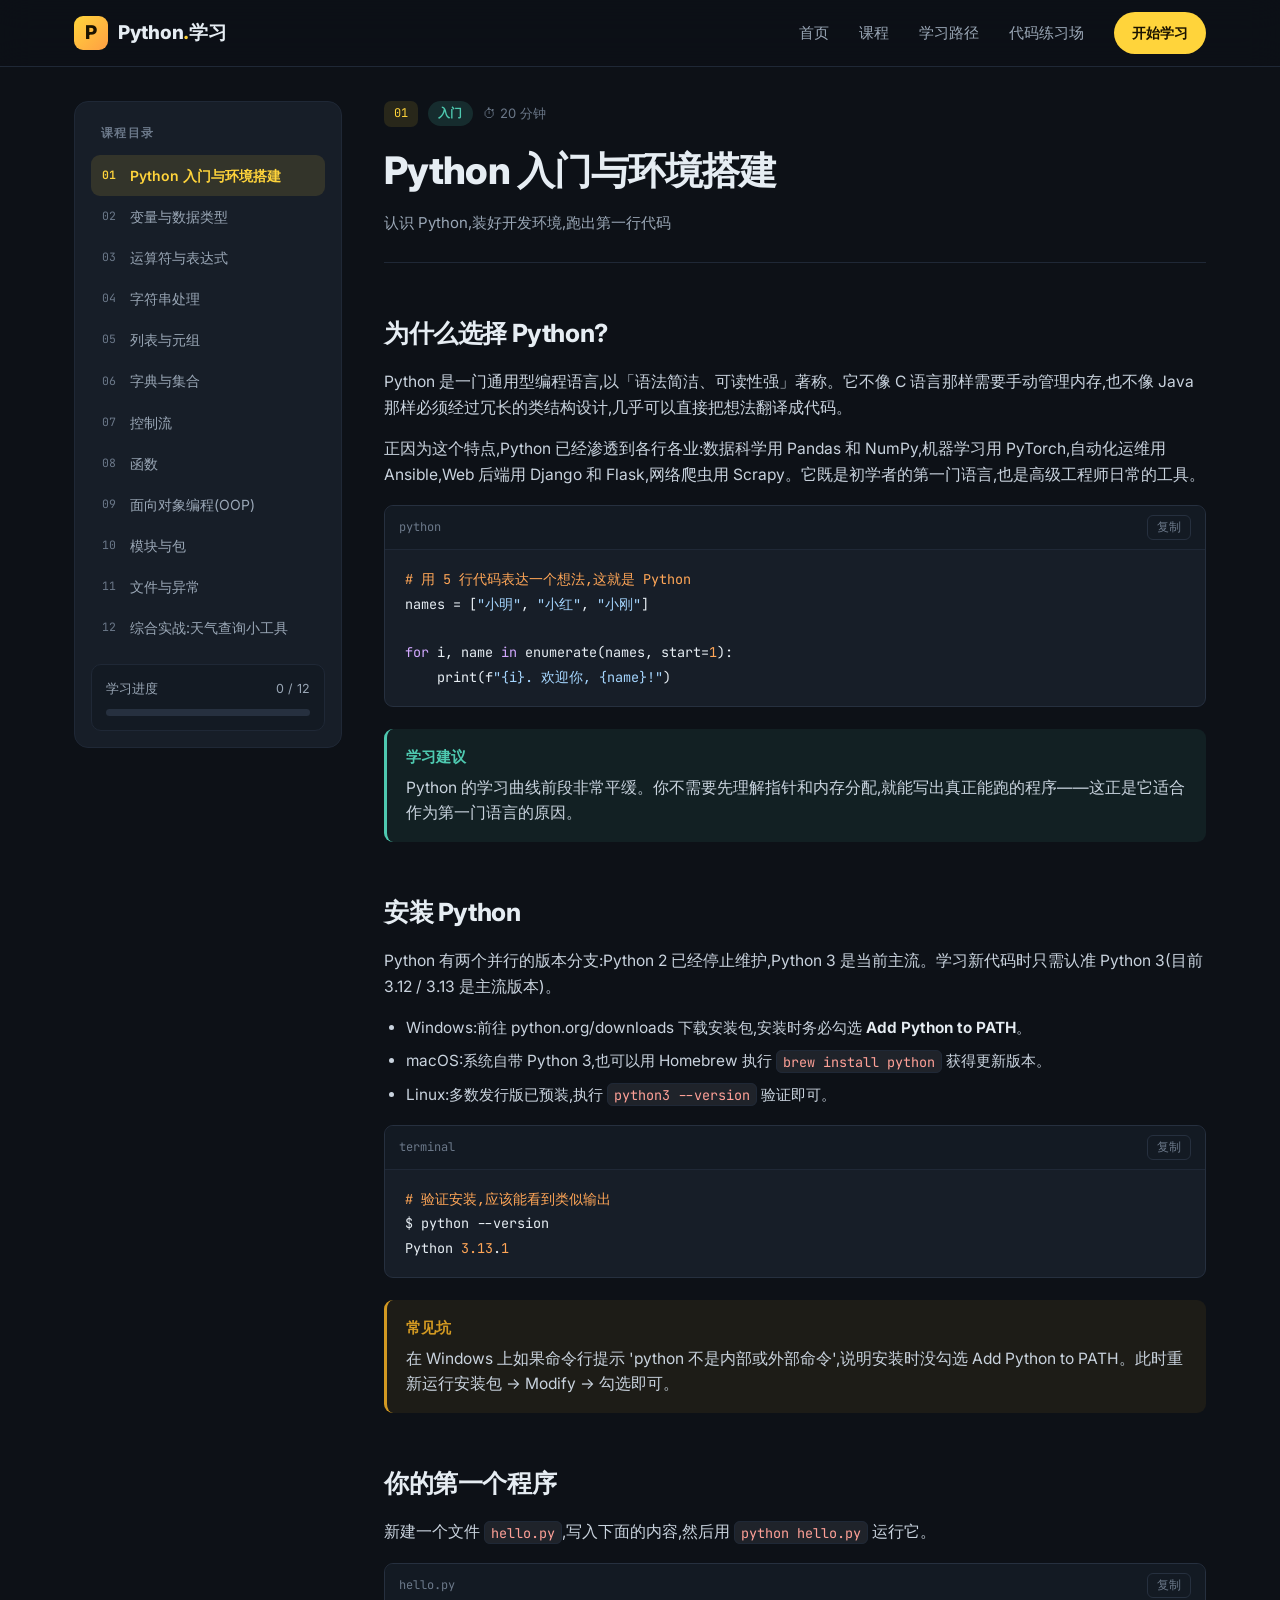
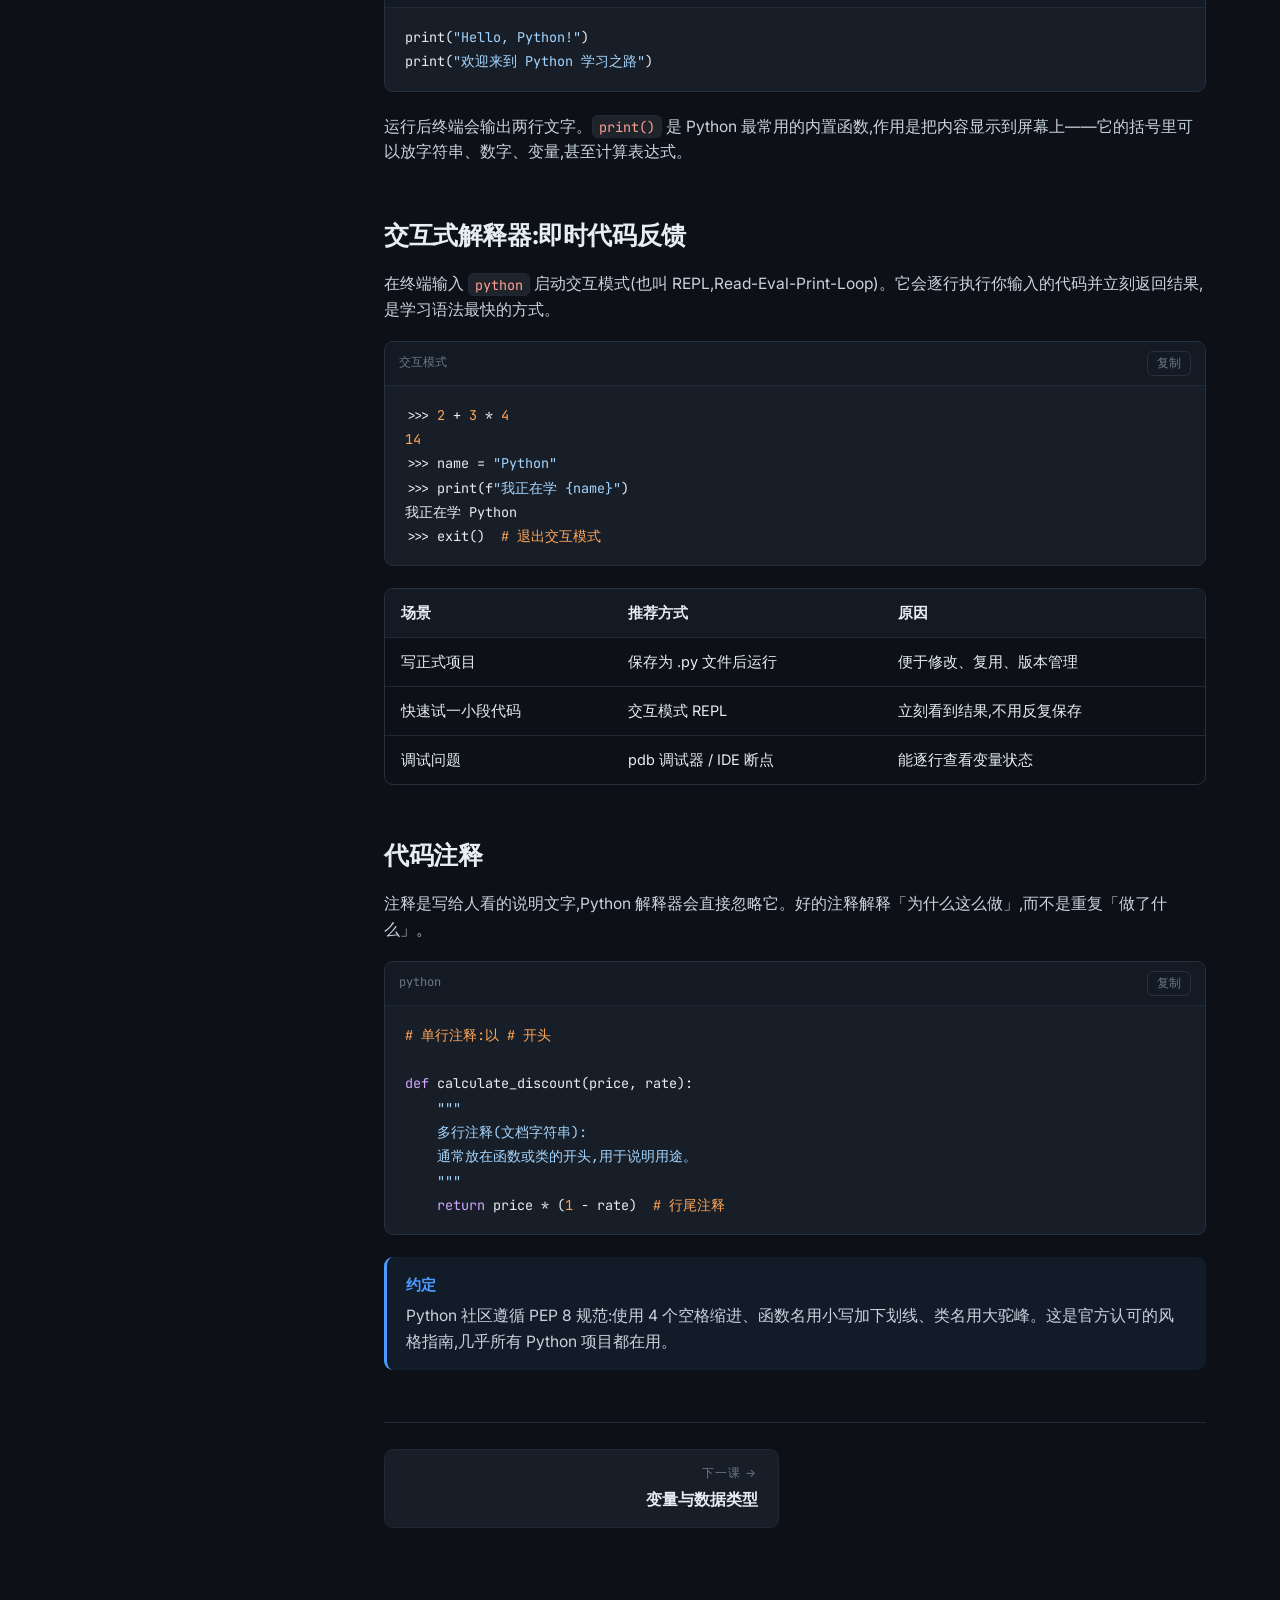
==== lesson.html @ 402aacf6 "feat: 初始化 Python 学习网站 - 12 节完整课程、浏览器内代码练习场、测验与进度追踪" ====
<!DOCTYPE html>
<html lang="zh-CN">
<head>
  <meta charset="UTF-8">
  <meta name="viewport" content="width=device-width, initial-scale=1.0">
  <title>课程学习 | Python 学习网站</title>
  <link rel="preconnect" href="https://fonts.googleapis.com">
  <link rel="preconnect" href="https://fonts.gstatic.com" crossorigin>
  <link href="https://fonts.googleapis.com/css2?family=Inter:wght@400;600;700;800&family=JetBrains+Mono:wght@400;700&display=swap" rel="stylesheet">
  <link rel="stylesheet" href="assets/css/style.css">
</head>
<body>

<nav class="nav">
  <div class="nav-inner">
    <a href="index.html" class="logo">
      <div class="logo-mark">P</div>
      <span>Python<span class="dot">.</span>学习</span>
    </a>
    <div class="nav-links" id="navLinks">
      <a href="index.html">首页</a>
      <a href="index.html#courses">课程</a>
      <a href="index.html#path">学习路径</a>
      <a href="playground.html">代码练习场</a>
      <a href="#" class="nav-cta" id="navCta">开始学习</a>
    </div>
    <button class="nav-toggle" id="navToggle" aria-label="切换菜单">☰</button>
  </div>
</nav>

<div class="lesson-layout">
  <!-- 侧边栏 -->
  <aside class="sidebar">
    <div class="sidebar-title">课程目录</div>
    <div id="sidebarList"></div>
    <div class="progress-box">
      <div class="row">
        <span>学习进度</span>
        <span id="progressText">0 / 12</span>
      </div>
      <div class="progress-track">
        <div class="progress-fill" id="progressFill"></div>
      </div>
    </div>
  </aside>

  <!-- 课程正文 -->
  <main class="lesson-main">
    <header class="lesson-header">
      <div style="display:flex;align-items:center;gap:10px;flex-wrap:wrap;">
        <span class="course-id" id="lessonNum">01</span>
        <span class="course-level lv-beginner" id="lessonLevel">入门</span>
        <span style="font-size:13px;color:var(--text-faint);">⏱ <span id="lessonDuration">20 分钟</span></span>
      </div>
      <h1 id="lessonTitle">课程标题</h1>
      <p class="meta" id="lessonSubtitle"></p>
    </header>

    <div class="lesson-content" id="lessonContent"></div>

    <!-- 底部导航 -->
    <nav class="lesson-nav">
      <a id="prevLink" href="#">
        <div class="dir">← 上一课</div>
        <div class="name" id="prevName">—</div>
      </a>
      <a id="nextLink" href="#" class="next">
        <div class="dir">下一课 →</div>
        <div class="name" id="nextName">—</div>
      </a>
    </nav>
  </main>
</div>

<!-- 课程数据 -->
<script src="assets/js/data/lessons-01-04.js"></script>
<script src="assets/js/data/lessons-05-08.js"></script>
<script src="assets/js/data/lessons-09-12.js"></script>
<script src="assets/js/lesson.js"></script>
</body>
</html>
---- assets/css/style.css ----
/* ============================================
   Python 学习网站 - 全局样式
   ============================================ */

:root {
  --bg: #0d1117;
  --bg-soft: #131a23;
  --surface: #171e28;
  --surface-2: #1e2634;
  --border: #26303f;
  --border-soft: #1f2836;
  --text: #e6edf3;
  --text-dim: #9aa7b6;
  --text-faint: #6b7889;
  --brand: #ffd43b;
  --brand-2: #4c9aff;
  --brand-3: #4ec9b0;
  --green: #3fb950;
  --red: #f85149;
  --yellow: #d29922;
  --purple: #bc8cff;
  --radius: 14px;
  --radius-sm: 9px;
  --shadow: 0 18px 40px rgba(0, 0, 0, 0.45);
  --font: "Inter", "PingFang SC", "Microsoft YaHei", system-ui, -apple-system, sans-serif;
  --mono: "JetBrains Mono", "Fira Code", Consolas, "Courier New", monospace;
  --max: 1180px;
}

* {
  box-sizing: border-box;
  margin: 0;
  padding: 0;
}

html {
  scroll-behavior: smooth;
}

body {
  font-family: var(--font);
  background: var(--bg);
  color: var(--text);
  line-height: 1.65;
  -webkit-font-smoothing: antialiased;
  overflow-x: hidden;
}

a {
  color: inherit;
  text-decoration: none;
}

button {
  font-family: inherit;
  cursor: pointer;
  border: none;
  background: none;
  color: inherit;
}

code {
  font-family: var(--mono);
}

/* ---------- 导航 ---------- */
.nav {
  position: sticky;
  top: 0;
  z-index: 100;
  background: rgba(13, 17, 23, 0.82);
  backdrop-filter: blur(16px);
  border-bottom: 1px solid var(--border-soft);
}

.nav-inner {
  max-width: var(--max);
  margin: 0 auto;
  padding: 0 24px;
  height: 66px;
  display: flex;
  align-items: center;
  justify-content: space-between;
  gap: 24px;
}

.logo {
  display: flex;
  align-items: center;
  gap: 10px;
  font-weight: 800;
  font-size: 19px;
  letter-spacing: -0.3px;
}

.logo-mark {
  width: 34px;
  height: 34px;
  border-radius: 9px;
  background: linear-gradient(135deg, var(--brand) 0%, #ff9f43 100%);
  color: #1a1200;
  display: grid;
  place-items: center;
  font-size: 19px;
  font-weight: 800;
}

.logo span.dot {
  color: var(--brand);
}

.nav-links {
  display: flex;
  align-items: center;
  gap: 30px;
  font-size: 14.5px;
  color: var(--text-dim);
}

.nav-links a {
  transition: color 0.18s;
}

.nav-links a:hover {
  color: var(--text);
}

.nav-links a.active {
  color: var(--brand);
  font-weight: 600;
}

.nav-cta {
  background: var(--brand);
  color: #1a1200 !important;
  padding: 9px 18px;
  border-radius: 999px;
  font-weight: 700;
  font-size: 14px;
  transition: transform 0.18s, box-shadow 0.18s;
}

.nav-cta:hover {
  transform: translateY(-1px);
  box-shadow: 0 8px 20px rgba(255, 212, 59, 0.28);
}

.nav-toggle {
  display: none;
  font-size: 22px;
  padding: 6px 10px;
  border-radius: 8px;
  border: 1px solid var(--border);
}

/* ---------- 通用容器 ---------- */
.container {
  max-width: var(--max);
  margin: 0 auto;
  padding: 0 24px;
}

.section {
  padding: 92px 0;
}

.section-head {
  text-align: center;
  max-width: 660px;
  margin: 0 auto 54px;
}

.eyebrow {
  display: inline-block;
  font-size: 12.5px;
  font-weight: 700;
  letter-spacing: 1.6px;
  text-transform: uppercase;
  color: var(--brand);
  background: rgba(255, 212, 59, 0.1);
  border: 1px solid rgba(255, 212, 59, 0.24);
  padding: 5px 13px;
  border-radius: 999px;
  margin-bottom: 16px;
}

.section-title {
  font-size: clamp(28px, 4vw, 40px);
  font-weight: 800;
  letter-spacing: -0.8px;
  line-height: 1.22;
}

.section-sub {
  color: var(--text-dim);
  margin-top: 14px;
  font-size: 16px;
}

/* ---------- 英雄区 ---------- */
.hero {
  position: relative;
  padding: 84px 0 88px;
  overflow: hidden;
}

.hero::before {
  content: "";
  position: absolute;
  width: 760px;
  height: 760px;
  top: -340px;
  right: -180px;
  background: radial-gradient(circle, rgba(76, 154, 255, 0.17), transparent 66%);
  pointer-events: none;
}

.hero::after {
  content: "";
  position: absolute;
  width: 620px;
  height: 620px;
  bottom: -330px;
  left: -160px;
  background: radial-gradient(circle, rgba(255, 212, 59, 0.11), transparent 66%);
  pointer-events: none;
}

.hero-grid {
  display: grid;
  grid-template-columns: 1.05fr 0.95fr;
  gap: 58px;
  align-items: center;
  position: relative;
  z-index: 1;
}

.hero h1 {
  font-size: clamp(36px, 5.4vw, 60px);
  line-height: 1.1;
  font-weight: 800;
  letter-spacing: -1.6px;
}

.hero h1 em {
  font-style: normal;
  background: linear-gradient(120deg, var(--brand) 0%, #ff9f43 55%, var(--brand-3) 100%);
  -webkit-background-clip: text;
  background-clip: text;
  color: transparent;
}

.hero-lead {
  color: var(--text-dim);
  font-size: 17.5px;
  margin: 20px 0 32px;
  max-width: 520px;
}

.hero-actions {
  display: flex;
  flex-wrap: wrap;
  gap: 13px;
  margin-bottom: 34px;
}

.btn {
  display: inline-flex;
  align-items: center;
  gap: 9px;
  padding: 13px 26px;
  border-radius: 999px;
  font-weight: 700;
  font-size: 15px;
  transition: transform 0.18s, box-shadow 0.18s, background 0.18s;
}

.btn-primary {
  background: var(--brand);
  color: #1a1200;
  box-shadow: 0 10px 26px rgba(255, 212, 59, 0.25);
}

.btn-primary:hover {
  transform: translateY(-2px);
  box-shadow: 0 14px 32px rgba(255, 212, 59, 0.34);
}

.btn-ghost {
  background: var(--surface-2);
  border: 1px solid var(--border);
  color: var(--text);
}

.btn-ghost:hover {
  transform: translateY(-2px);
  border-color: var(--brand-2);
}

.hero-stats {
  display: flex;
  gap: 34px;
}

.hero-stats div strong {
  display: block;
  font-size: 26px;
  font-weight: 800;
  letter-spacing: -0.5px;
}

.hero-stats div span {
  font-size: 13.5px;
  color: var(--text-faint);
}

/* 代码预览卡 */
.code-card {
  background: var(--surface);
  border: 1px solid var(--border);
  border-radius: var(--radius);
  box-shadow: var(--shadow);
  overflow: hidden;
}

.code-card-head {
  display: flex;
  align-items: center;
  gap: 7px;
  padding: 13px 17px;
  border-bottom: 1px solid var(--border-soft);
  background: var(--bg-soft);
}

.dot-red, .dot-yellow, .dot-green {
  width: 11px;
  height: 11px;
  border-radius: 50%;
}

.dot-red { background: #ff5f57; }
.dot-yellow { background: #febc2e; }
.dot-green { background: #28c840; }

.code-card-head span.file {
  margin-left: 9px;
  font-size: 12.5px;
  color: var(--text-faint);
  font-family: var(--mono);
}

.code-card pre {
  margin: 0;
  padding: 20px 22px;
  font-family: var(--mono);
  font-size: 13.6px;
  line-height: 1.85;
  overflow-x: auto;
}

.tok-kw { color: #ff7b72; }
.tok-str { color: #a5d6ff; }
.tok-num { color: #79c0ff; }
.tok-com { color: #6b7889; font-style: italic; }
.tok-fn { color: #d2a8ff; }
.tok-cls { color: #ffa657; }
.tok-var { color: #ffa198; }

/* ---------- 特性卡 ---------- */
.features-grid {
  display: grid;
  grid-template-columns: repeat(auto-fit, minmax(280px, 1fr));
  gap: 20px;
}

.feature-card {
  background: var(--surface);
  border: 1px solid var(--border-soft);
  border-radius: var(--radius);
  padding: 28px 26px;
  transition: transform 0.2s, border-color 0.2s, background 0.2s;
}

.feature-card:hover {
  transform: translateY(-4px);
  border-color: var(--brand-2);
  background: var(--surface-2);
}

.feature-icon {
  width: 46px;
  height: 46px;
  border-radius: 12px;
  display: grid;
  place-items: center;
  font-size: 22px;
  margin-bottom: 17px;
}

.feature-card h3 {
  font-size: 18.5px;
  margin-bottom: 9px;
}

.feature-card p {
  color: var(--text-dim);
  font-size: 14.8px;
}

/* ---------- 学习路径 ---------- */
.path {
  position: relative;
  padding-left: 40px;
}

.path::before {
  content: "";
  position: absolute;
  left: 13px;
  top: 8px;
  bottom: 8px;
  width: 2px;
  background: linear-gradient(180deg, var(--brand) 0%, var(--brand-2) 45%, var(--brand-3) 100%);
  opacity: 0.35;
}

.stage {
  position: relative;
  margin-bottom: 42px;
}

.stage::before {
  content: "";
  position: absolute;
  left: -33px;
  top: 6px;
  width: 14px;
  height: 14px;
  border-radius: 50%;
  background: var(--bg);
  border: 3px solid var(--brand);
  box-shadow: 0 0 0 4px rgba(255, 212, 59, 0.12);
}

.stage-tag {
  font-size: 12px;
  font-weight: 700;
  letter-spacing: 1.4px;
  text-transform: uppercase;
  color: var(--brand-2);
  margin-bottom: 6px;
}

.stage h3 {
  font-size: 22px;
  margin-bottom: 8px;
}

.stage > p {
  color: var(--text-dim);
  font-size: 15px;
  margin-bottom: 18px;
}

.lesson-chips {
  display: flex;
  flex-wrap: wrap;
  gap: 10px;
}

.chip {
  background: var(--surface);
  border: 1px solid var(--border);
  border-radius: 10px;
  padding: 9px 15px;
  font-size: 13.6px;
  color: var(--text-dim);
  display: inline-flex;
  align-items: center;
  gap: 8px;
  transition: all 0.18s;
}

.chip:hover {
  color: var(--text);
  border-color: var(--brand-2);
  transform: translateY(-2px);
}

.chip .num {
  font-family: var(--mono);
  font-size: 11.5px;
  color: var(--brand);
  background: rgba(255, 212, 59, 0.12);
  padding: 1px 7px;
  border-radius: 6px;
}

.chip.done {
  border-color: rgba(63, 185, 80, 0.45);
  color: var(--text);
}

.chip.done .num {
  background: rgba(63, 185, 80, 0.16);
  color: var(--green);
}

/* ---------- 课程预览网格 ---------- */
.course-grid {
  display: grid;
  grid-template-columns: repeat(auto-fill, minmax(285px, 1fr));
  gap: 18px;
}

.course-card {
  background: var(--surface);
  border: 1px solid var(--border-soft);
  border-radius: var(--radius);
  padding: 24px;
  display: flex;
  flex-direction: column;
  transition: transform 0.2s, border-color 0.2s;
}

.course-card:hover {
  transform: translateY(-4px);
  border-color: var(--brand);
}

.course-top {
  display: flex;
  align-items: center;
  justify-content: space-between;
  margin-bottom: 15px;
}

.course-id {
  font-family: var(--mono);
  font-size: 12px;
  color: var(--brand);
  background: rgba(255, 212, 59, 0.11);
  border-radius: 7px;
  padding: 3px 10px;
}

.course-level {
  font-size: 11.5px;
  font-weight: 700;
  padding: 3px 10px;
  border-radius: 999px;
  letter-spacing: 0.4px;
}

.lv-beginner { background: rgba(78, 201, 176, 0.15); color: var(--brand-3); }
.lv-intermediate { background: rgba(255, 159, 67, 0.15); color: #ff9f43; }
.lv-advanced { background: rgba(188, 140, 255, 0.15); color: var(--purple); }

.course-card h3 {
  font-size: 18px;
  margin-bottom: 9px;
}

.course-card p {
  color: var(--text-dim);
  font-size: 14.5px;
  flex: 1;
}

.course-meta {
  display: flex;
  align-items: center;
  justify-content: space-between;
  margin-top: 18px;
  padding-top: 16px;
  border-top: 1px solid var(--border-soft);
  font-size: 13px;
  color: var(--text-faint);
}

.course-meta a {
  color: var(--brand-2);
  font-weight: 600;
}

/* ---------- CTA ---------- */
.cta {
  background: linear-gradient(135deg, rgba(255, 212, 59, 0.1), rgba(76, 154, 255, 0.1));
  border: 1px solid var(--border);
  border-radius: 20px;
  padding: 56px 44px;
  text-align: center;
}

.cta h2 {
  font-size: clamp(25px, 3.4vw, 34px);
  font-weight: 800;
  letter-spacing: -0.6px;
}

.cta p {
  color: var(--text-dim);
  margin: 14px auto 28px;
  max-width: 520px;
  font-size: 16px;
}

/* ---------- 页脚 ---------- */
.footer {
  border-top: 1px solid var(--border-soft);
  padding: 38px 0;
  color: var(--text-faint);
  font-size: 14px;
}

.footer-inner {
  display: flex;
  flex-wrap: wrap;
  justify-content: space-between;
  gap: 16px;
  align-items: center;
}

.footer-links {
  display: flex;
  gap: 22px;
}

.footer-links a:hover {
  color: var(--text);
}

/* ============================================
   课程详情页
   ============================================ */

.lesson-layout {
  display: grid;
  grid-template-columns: 268px 1fr;
  gap: 42px;
  max-width: var(--max);
  margin: 0 auto;
  padding: 34px 24px 90px;
  align-items: start;
}

.sidebar {
  position: sticky;
  top: 88px;
  max-height: calc(100vh - 112px);
  overflow-y: auto;
  background: var(--surface);
  border: 1px solid var(--border-soft);
  border-radius: var(--radius);
  padding: 16px;
}

.sidebar::-webkit-scrollbar { width: 6px; }
.sidebar::-webkit-scrollbar-thumb { background: var(--border); border-radius: 3px; }

.sidebar-title {
  font-size: 11.5px;
  font-weight: 700;
  letter-spacing: 1.4px;
  text-transform: uppercase;
  color: var(--text-faint);
  padding: 6px 10px 12px;
}

.side-item {
  display: flex;
  align-items: center;
  gap: 10px;
  padding: 9px 11px;
  border-radius: 9px;
  font-size: 14px;
  color: var(--text-dim);
  transition: background 0.16s, color 0.16s;
}

.side-item:hover {
  background: var(--surface-2);
  color: var(--text);
}

.side-item.active {
  background: rgba(255, 212, 59, 0.12);
  color: var(--brand);
  font-weight: 600;
}

.side-item .badge {
  margin-left: auto;
  font-size: 11px;
  color: var(--green);
}

.side-item .idx {
  font-family: var(--mono);
  font-size: 11.5px;
  color: var(--text-faint);
  width: 18px;
}

.side-item.active .idx { color: var(--brand); }

.progress-box {
  margin-top: 16px;
  padding: 14px;
  border-radius: 10px;
  background: var(--bg-soft);
  border: 1px solid var(--border-soft);
}

.progress-box .row {
  display: flex;
  justify-content: space-between;
  font-size: 12.5px;
  color: var(--text-dim);
  margin-bottom: 9px;
}

.progress-track {
  height: 7px;
  border-radius: 999px;
  background: var(--border);
  overflow: hidden;
}

.progress-fill {
  height: 100%;
  width: 0;
  background: linear-gradient(90deg, var(--brand), var(--brand-2));
  border-radius: 999px;
  transition: width 0.4s ease;
}

/* 课程正文 */
.lesson-header {
  margin-bottom: 34px;
  padding-bottom: 26px;
  border-bottom: 1px solid var(--border-soft);
}

.lesson-header h1 {
  font-size: clamp(28px, 4vw, 38px);
  font-weight: 800;
  letter-spacing: -0.9px;
  margin: 12px 0 10px;
}

.lesson-header .meta {
  color: var(--text-dim);
  font-size: 15px;
}

.lesson-header .meta span {
  margin-right: 18px;
}

.lesson-content h2 {
  font-size: 25px;
  font-weight: 750;
  letter-spacing: -0.4px;
  margin: 42px 0 15px;
  padding-top: 8px;
}

.lesson-content h3 {
  font-size: 19px;
  font-weight: 700;
  margin: 28px 0 11px;
}

.lesson-content p {
  color: #c9d3de;
  margin-bottom: 15px;
  font-size: 15.6px;
}

.lesson-content ul, .lesson-content ol {
  margin: 0 0 18px 22px;
  color: #c9d3de;
  font-size: 15.4px;
}

.lesson-content li {
  margin-bottom: 8px;
}

.lesson-content strong {
  color: var(--text);
  font-weight: 650;
}

.lesson-content code:not(pre code) {
  background: rgba(110, 118, 129, 0.18);
  border: 1px solid var(--border-soft);
  border-radius: 6px;
  padding: 1.5px 6px;
  font-size: 13.5px;
  color: #ffa198;
}

.inline-code {
  background: rgba(110, 118, 129, 0.18);
  border: 1px solid var(--border-soft);
  border-radius: 6px;
  padding: 1.5px 6px;
  font-family: var(--mono);
  font-size: 13.5px;
  color: #ffa198;
}

/* 代码块 */
.code-block {
  position: relative;
  background: var(--surface);
  border: 1px solid var(--border);
  border-radius: var(--radius-sm);
  margin: 18px 0 22px;
  overflow: hidden;
}

.code-block-head {
  display: flex;
  align-items: center;
  justify-content: space-between;
  padding: 9px 14px;
  background: var(--bg-soft);
  border-bottom: 1px solid var(--border-soft);
  font-size: 12px;
  color: var(--text-faint);
  font-family: var(--mono);
}

.copy-btn {
  color: var(--text-faint);
  font-size: 12px;
  padding: 3px 9px;
  border-radius: 6px;
  border: 1px solid var(--border);
  transition: all 0.16s;
}

.copy-btn:hover {
  color: var(--brand);
  border-color: var(--brand);
}

.copy-btn.copied {
  color: var(--green);
  border-color: var(--green);
}

.code-block pre {
  margin: 0;
  padding: 17px 20px;
  overflow-x: auto;
  font-family: var(--mono);
  font-size: 13.5px;
  line-height: 1.8;
}

/* 提示框 */
.callout {
  border-radius: var(--radius-sm);
  padding: 16px 19px;
  margin: 20px 0;
  border-left: 3px solid;
  font-size: 15px;
}

.callout p:last-child { margin-bottom: 0; }

.callout-title {
  font-weight: 700;
  margin-bottom: 5px;
  display: flex;
  align-items: center;
  gap: 8px;
}

.callout.info { background: rgba(76, 154, 255, 0.08); border-color: var(--brand-2); }
.callout.tip { background: rgba(78, 201, 176, 0.08); border-color: var(--brand-3); }
.callout.warn { background: rgba(210, 153, 34, 0.08); border-color: var(--yellow); }

.callout.info .callout-title { color: var(--brand-2); }
.callout.tip .callout-title { color: var(--brand-3); }
.callout.warn .callout-title { color: var(--yellow); }

/* 表格 */
.table-wrap {
  overflow-x: auto;
  margin: 18px 0 24px;
  border: 1px solid var(--border);
  border-radius: var(--radius-sm);
}

table {
  width: 100%;
  border-collapse: collapse;
  font-size: 14.5px;
}

th, td {
  padding: 12px 16px;
  text-align: left;
  border-bottom: 1px solid var(--border-soft);
}

th {
  background: var(--bg-soft);
  font-weight: 650;
  color: var(--text);
}

tr:last-child td { border-bottom: none; }

td code {
  font-family: var(--mono);
  font-size: 13px;
  color: #ffa198;
}

/* 测验 */
.quiz {
  background: var(--surface);
  border: 1px solid var(--border);
  border-radius: var(--radius);
  padding: 26px;
  margin: 26px 0;
}

.quiz-head {
  display: flex;
  align-items: center;
  gap: 10px;
  margin-bottom: 20px;
}

.quiz-head h3 {
  margin: 0;
  font-size: 19px;
}

.quiz-head .q-idx {
  background: rgba(255, 212, 59, 0.13);
  color: var(--brand);
  border-radius: 8px;
  padding: 3px 11px;
  font-size: 12.5px;
  font-weight: 700;
  font-family: var(--mono);
}

.quiz-question {
  font-size: 16px;
  margin-bottom: 16px;
  color: var(--text);
}

.options {
  display: flex;
  flex-direction: column;
  gap: 10px;
}

.option {
  display: flex;
  align-items: flex-start;
  gap: 12px;
  padding: 13px 16px;
  border: 1px solid var(--border);
  border-radius: 10px;
  background: var(--bg-soft);
  cursor: pointer;
  transition: all 0.16s;
  font-size: 15px;
  text-align: left;
  width: 100%;
}

.option:hover:not(:disabled) {
  border-color: var(--brand-2);
  background: var(--surface-2);
}

.option:disabled { cursor: default; }

.option .marker {
  flex-shrink: 0;
  width: 23px;
  height: 23px;
  border-radius: 7px;
  display: grid;
  place-items: center;
  background: var(--surface-2);
  border: 1px solid var(--border);
  font-size: 12px;
  font-weight: 700;
  font-family: var(--mono);
}

.option.correct {
  border-color: var(--green);
  background: rgba(63, 185, 80, 0.1);
}

.option.correct .marker {
  background: var(--green);
  border-color: var(--green);
  color: #04140a;
}

.option.wrong {
  border-color: var(--red);
  background: rgba(248, 81, 73, 0.1);
}

.option.wrong .marker {
  background: var(--red);
  border-color: var(--red);
  color: #fff;
}

.option.reveal {
  border-color: var(--green);
}

.quiz-feedback {
  margin-top: 15px;
  padding: 13px 16px;
  border-radius: 9px;
  font-size: 14.5px;
  display: none;
}

.quiz-feedback.show { display: block; }
.quiz-feedback.ok { background: rgba(63, 185, 80, 0.1); color: #7ee787; }
.quiz-feedback.no { background: rgba(248, 81, 73, 0.1); color: #ffa198; }

.quiz-nav {
  display: flex;
  justify-content: space-between;
  align-items: center;
  margin-top: 20px;
  gap: 12px;
}

.quiz-score {
  font-size: 13.5px;
  color: var(--text-dim);
}

.btn-sm {
  padding: 9px 18px;
  border-radius: 9px;
  font-size: 13.5px;
  font-weight: 650;
}

.btn-outline {
  border: 1px solid var(--border);
  color: var(--text-dim);
}

.btn-outline:hover { border-color: var(--brand); color: var(--brand); }

/* 练习任务 */
.exercise {
  background: linear-gradient(135deg, rgba(188, 140, 255, 0.07), rgba(76, 154, 255, 0.05));
  border: 1px solid rgba(188, 140, 255, 0.3);
  border-radius: var(--radius);
  padding: 26px;
  margin: 28px 0;
}

.exercise h3 {
  margin: 0 0 6px;
  font-size: 19px;
  color: var(--purple);
  display: flex;
  align-items: center;
  gap: 9px;
}

.exercise .task {
  margin: 14px 0;
  color: #c9d3de;
  font-size: 15.4px;
}

.exercise .starter {
  font-family: var(--mono);
  font-size: 13.3px;
  background: var(--bg);
  border: 1px dashed var(--border);
  border-radius: 9px;
  padding: 15px 18px;
  color: var(--text-dim);
  white-space: pre-wrap;
  margin-bottom: 16px;
}

.exercise .solution {
  margin-top: 14px;
}

.reveal-btn {
  color: var(--purple);
  border: 1px dashed rgba(188, 140, 255, 0.45);
  border-radius: 9px;
  padding: 8px 16px;
  font-size: 13.5px;
  font-weight: 600;
  transition: background 0.16s;
}

.reveal-btn:hover { background: rgba(188, 140, 255, 0.12); }

/* 底部导航 */
.lesson-nav {
  display: flex;
  justify-content: space-between;
  gap: 14px;
  margin-top: 52px;
  padding-top: 26px;
  border-top: 1px solid var(--border-soft);
}

.lesson-nav a {
  background: var(--surface);
  border: 1px solid var(--border-soft);
  border-radius: var(--radius-sm);
  padding: 14px 20px;
  flex: 1;
  transition: border-color 0.18s, transform 0.18s;
  max-width: 48%;
}

.lesson-nav a:hover {
  border-color: var(--brand);
  transform: translateY(-2px);
}

.lesson-nav .dir {
  font-size: 11.5px;
  color: var(--text-faint);
  text-transform: uppercase;
  letter-spacing: 1.2px;
}

.lesson-nav .name {
  font-weight: 650;
  margin-top: 3px;
}

.lesson-nav .next { text-align: right; }

/* ============================================
   代码练习场
   ============================================ */

.playground-layout {
  display: grid;
  grid-template-columns: 1fr 1fr;
  gap: 18px;
  max-width: var(--max);
  margin: 0 auto;
  padding: 26px 24px 70px;
  height: calc(100vh - 66px);
}

.pg-panel {
  display: flex;
  flex-direction: column;
  background: var(--surface);
  border: 1px solid var(--border);
  border-radius: var(--radius);
  overflow: hidden;
  min-height: 0;
}

.pg-head {
  display: flex;
  align-items: center;
  gap: 10px;
  padding: 11px 16px;
  background: var(--bg-soft);
  border-bottom: 1px solid var(--border-soft);
  font-size: 13px;
  color: var(--text-dim);
  flex-shrink: 0;
}

.pg-head .spacer { flex: 1; }

.pg-editor {
  flex: 1;
  min-height: 0;
  position: relative;
}

#codeEditor {
  width: 100%;
  height: 100%;
  background: var(--bg);
  border: none;
  outline: none;
  color: var(--text);
  font-family: var(--mono);
  font-size: 13.8px;
  line-height: 1.75;
  padding: 18px 20px;
  resize: none;
  tab-size: 4;
}

#codeEditor::placeholder { color: var(--text-faint); }

.pg-output {
  flex: 1;
  min-height: 0;
  overflow-y: auto;
  padding: 18px 20px;
  font-family: var(--mono);
  font-size: 13.4px;
  line-height: 1.7;
  white-space: pre-wrap;
  word-break: break-word;
}

.pg-output .out-line { color: var(--text); }
.pg-output .out-err { color: #ffa198; }
.pg-output .out-info { color: var(--text-faint); }
.pg-output .ok-badge { color: var(--green); }

.pg-status {
  display: flex;
  align-items: center;
  gap: 8px;
  font-size: 12.5px;
  color: var(--text-faint);
  padding: 9px 16px;
  border-top: 1px solid var(--border-soft);
  background: var(--bg-soft);
  flex-shrink: 0;
}

.spinner {
  width: 12px;
  height: 12px;
  border: 2px solid var(--border);
  border-top-color: var(--brand);
  border-radius: 50%;
  animation: spin 0.7s linear infinite;
  display: none;
}

.spinner.on { display: inline-block; }

@keyframes spin { to { transform: rotate(360deg); } }

.pg-btn {
  padding: 7px 15px;
  border-radius: 8px;
  font-size: 13px;
  font-weight: 650;
  border: 1px solid var(--border);
  color: var(--text-dim);
  transition: all 0.16s;
}

.pg-btn:hover { color: var(--text); border-color: var(--brand-2); }

.pg-btn.run {
  background: var(--green);
  border-color: var(--green);
  color: #04140a;
}

.pg-btn.run:hover { background: #4ac961; }

.pg-btn.run:disabled { opacity: 0.5; cursor: not-allowed; }

.examples-bar {
  display: flex;
  gap: 8px;
  flex-wrap: wrap;
  padding: 10px 16px;
  border-bottom: 1px solid var(--border-soft);
  background: var(--bg-soft);
}

.ex-chip {
  font-size: 12px;
  padding: 5px 11px;
  border-radius: 999px;
  border: 1px solid var(--border);
  color: var(--text-dim);
  transition: all 0.16s;
}

.ex-chip:hover { border-color: var(--brand); color: var(--brand); }

/* ---------- 响应式 ---------- */
@media (max-width: 980px) {
  .hero-grid { grid-template-columns: 1fr; gap: 42px; }
  .lesson-layout { grid-template-columns: 1fr; }
  .sidebar { position: static; max-height: none; }
  .playground-layout { grid-template-columns: 1fr; height: auto; }
  .pg-panel { min-height: 420px; }
}

@media (max-width: 720px) {
  .nav-links { display: none; }
  .nav-links.open {
    display: flex;
    position: absolute;
    top: 66px;
    left: 0;
    right: 0;
    flex-direction: column;
    align-items: stretch;
    background: var(--bg-soft);
    padding: 18px 24px;
    gap: 4px;
    border-bottom: 1px solid var(--border);
  }
  .nav-toggle { display: block; }
  .hero-stats { gap: 22px; }
  .hero-stats div strong { font-size: 21px; }
  .section { padding: 62px 0; }
  .cta { padding: 40px 24px; }
  .lesson-nav { flex-direction: column; }
  .lesson-nav a { max-width: 100%; }
}
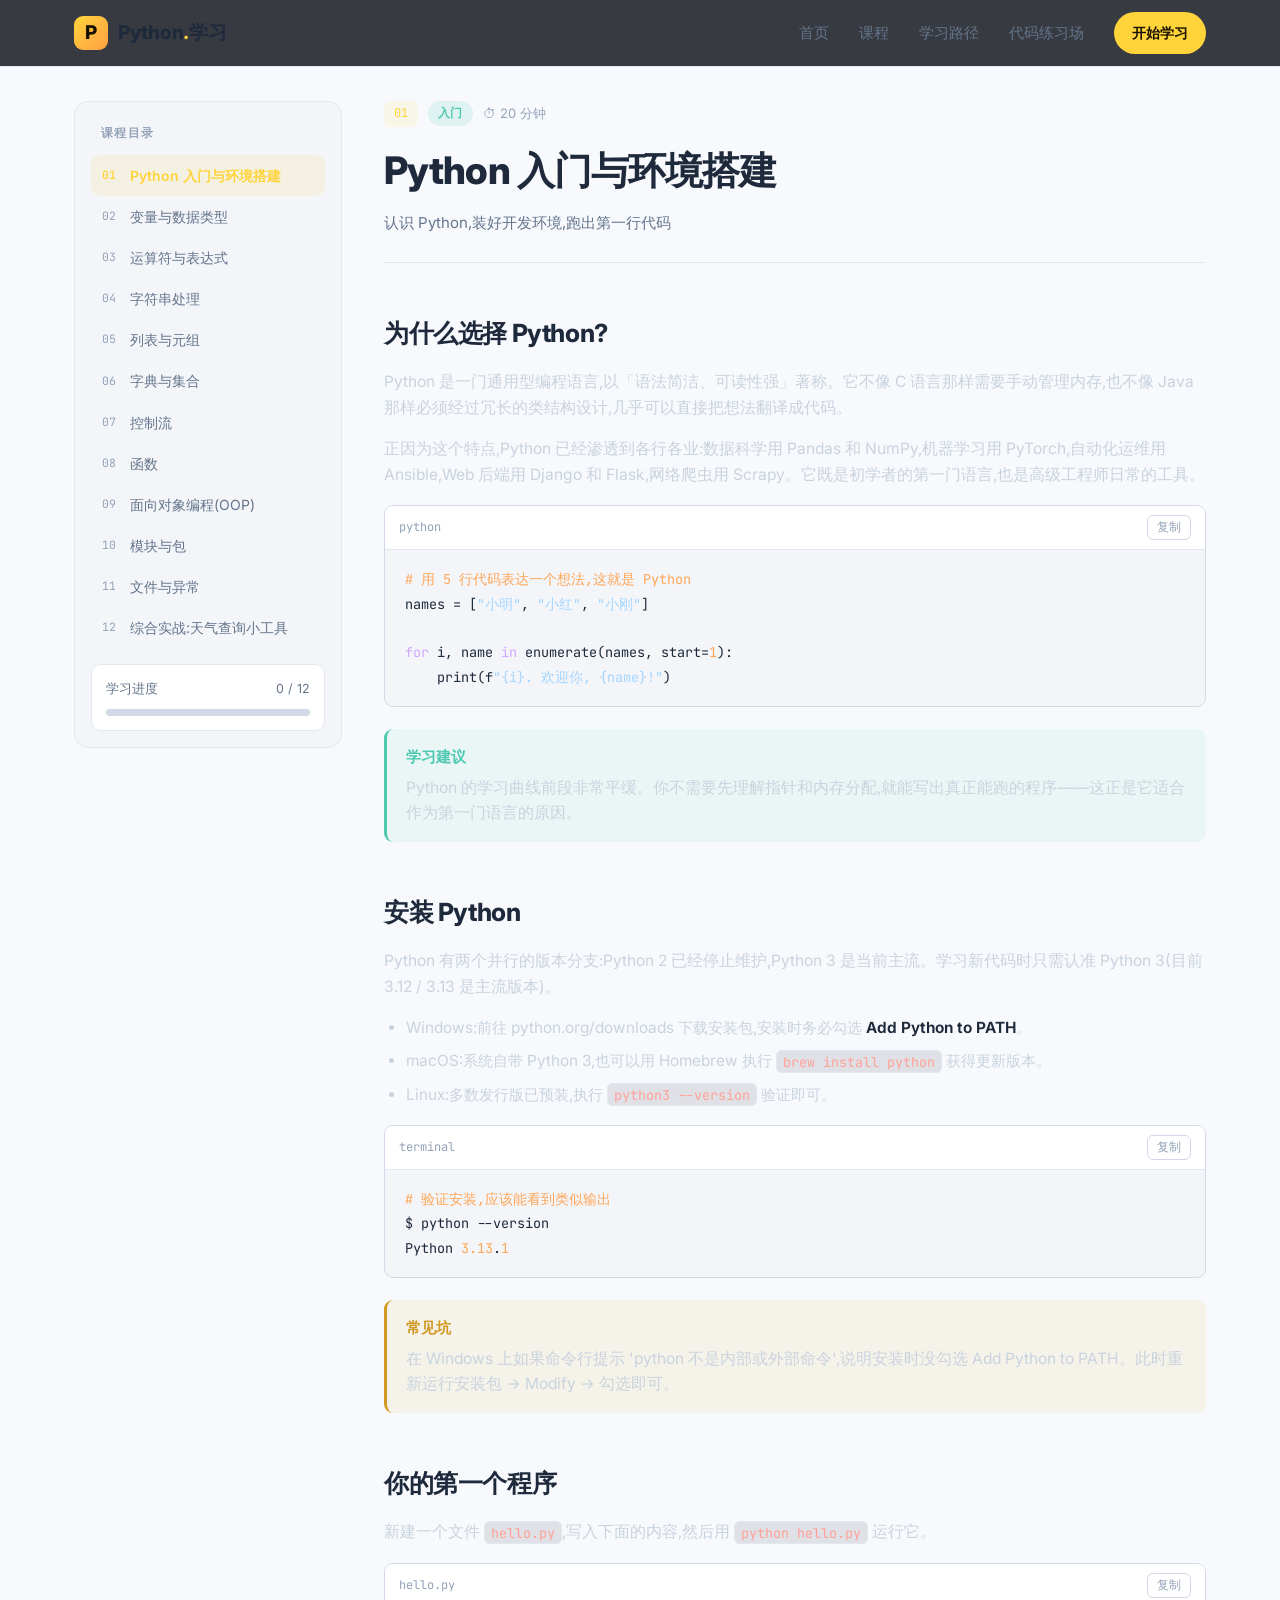
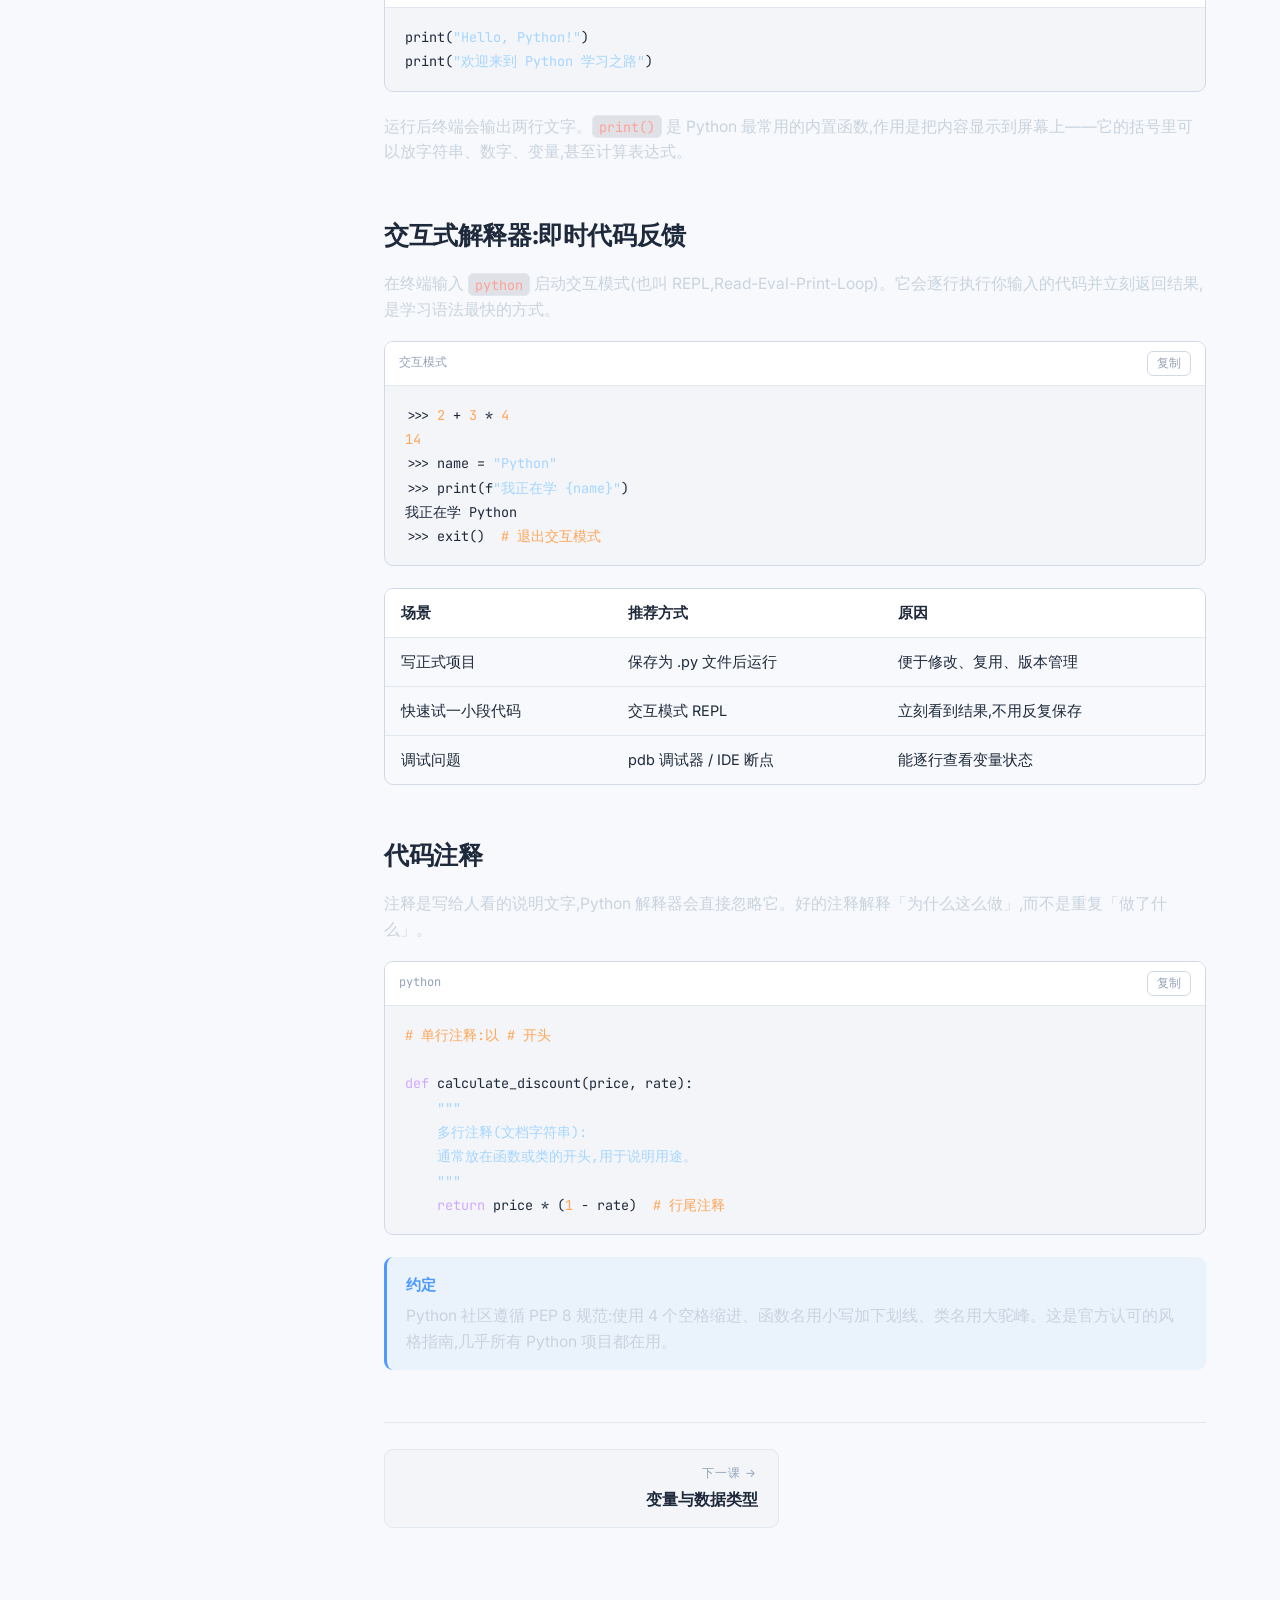
==== commit 28c72e64: "feat: 新增第13-16课、深浅色模式、学习证书系统" ====
--- a/lesson.html
+++ b/lesson.html
@@ -69,10 +69,17 @@
         <div class="name" id="nextName">—</div>
       </a>
     </nav>
+    <!-- 证书入口 -->
+    <div style="text-align:center;margin-top:30px;">
+      <button id="certBtn" class="btn btn-primary" style="display:none;padding:14px 32px;font-size:16px;">
+        🏆 获取学习证书
+      </button>
+    </div>
   </main>
 </div>
 
 <!-- 课程数据 -->
+<script src="assets/js/theme.js"></script>
 <script src="assets/js/data/lessons-01-04.js"></script>
 <script src="assets/js/data/lessons-05-08.js"></script>
 <script src="assets/js/data/lessons-09-12.js"></script>
--- a/assets/css/style.css
+++ b/assets/css/style.css
@@ -3,6 +3,34 @@
    ============================================ */
 
 :root {
+  /* 浅色模式变量 */
+  --bg: #f7f9fc;
+  --bg-soft: #ffffff;
+  --surface: #f3f5f9;
+  --surface-2: #e9edf3;
+  --border: #d1d9e6;
+  --border-soft: #e2e8f0;
+  --text: #1e293b;
+  --text-dim: #64748b;
+  --text-faint: #94a3b8;
+  --brand: #ffd43b;
+  --brand-2: #4c9aff;
+  --brand-3: #4ec9b0;
+  --green: #3fb950;
+  --red: #f85149;
+  --yellow: #d29922;
+  --purple: #bc8cff;
+  --radius: 14px;
+  --radius-sm: 9px;
+  --shadow: 0 18px 40px rgba(0, 0, 0, 0.08);
+  --font: "Inter", "PingFang SC", "Microsoft YaHei", system-ui, -apple-system, sans-serif;
+  --mono: "JetBrains Mono", "Fira Code", Consolas, "Courier New", monospace;
+  --max: 1180px;
+  --code-bg: #f1f5f9;
+}
+
+/* 深色模式：通过 .dark-theme class 覆盖 */
+.dark-theme {
   --bg: #0d1117;
   --bg-soft: #131a23;
   --surface: #171e28;
@@ -12,19 +40,25 @@
   --text: #e6edf3;
   --text-dim: #9aa7b6;
   --text-faint: #6b7889;
-  --brand: #ffd43b;
-  --brand-2: #4c9aff;
-  --brand-3: #4ec9b0;
-  --green: #3fb950;
-  --red: #f85149;
-  --yellow: #d29922;
-  --purple: #bc8cff;
-  --radius: 14px;
-  --radius-sm: 9px;
   --shadow: 0 18px 40px rgba(0, 0, 0, 0.45);
-  --font: "Inter", "PingFang SC", "Microsoft YaHei", system-ui, -apple-system, sans-serif;
-  --mono: "JetBrains Mono", "Fira Code", Consolas, "Courier New", monospace;
-  --max: 1180px;
+  --code-bg: #1e232e;
+}
+
+/* 系统偏好深色时的默认（未手动设置主题时） */
+@media (prefers-color-scheme: dark) and (not (prefers-color-scheme: light)) {
+  :root:not(.light-theme) {
+    --bg: #0d1117;
+    --bg-soft: #131a23;
+    --surface: #171e28;
+    --surface-2: #1e2634;
+    --border: #26303f;
+    --border-soft: #1f2836;
+    --text: #e6edf3;
+    --text-dim: #9aa7b6;
+    --text-faint: #6b7889;
+    --shadow: 0 18px 40px rgba(0, 0, 0, 0.45);
+    --code-bg: #1e232e;
+  }
 }
 
 * {
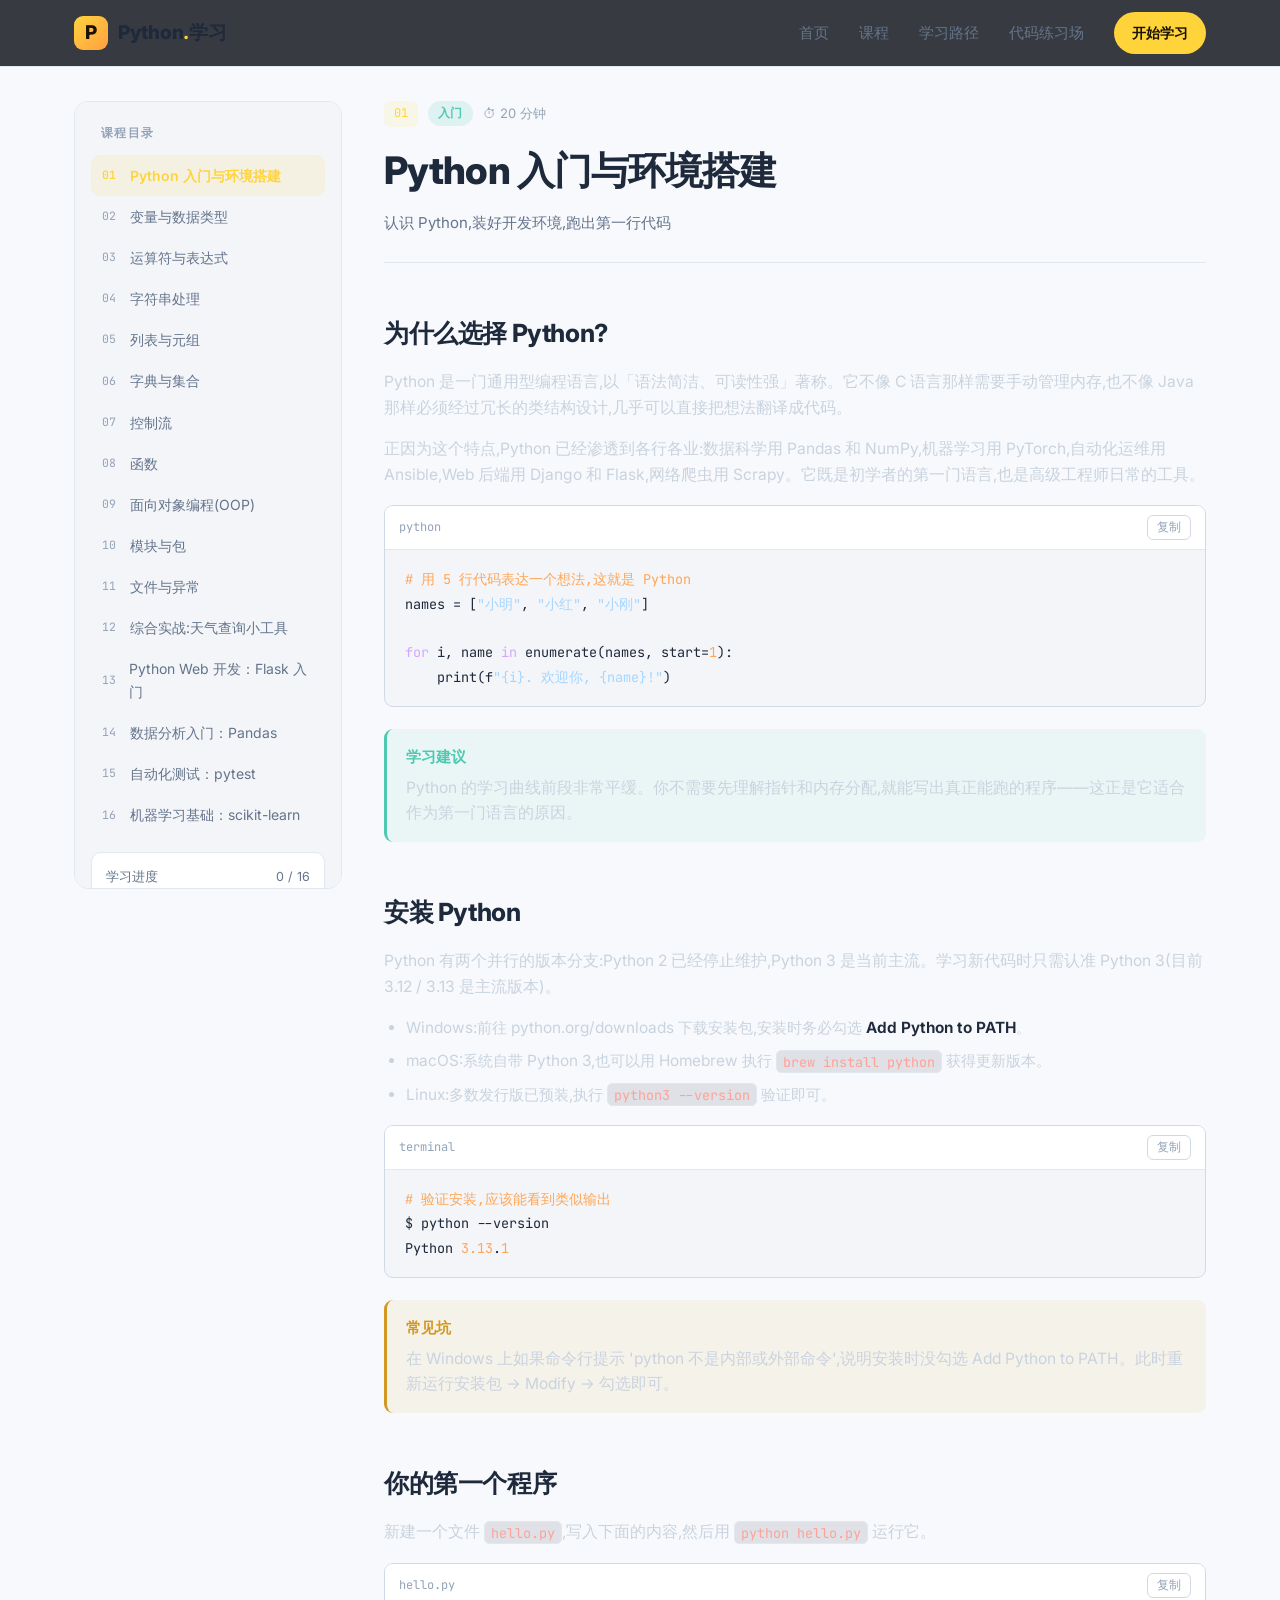
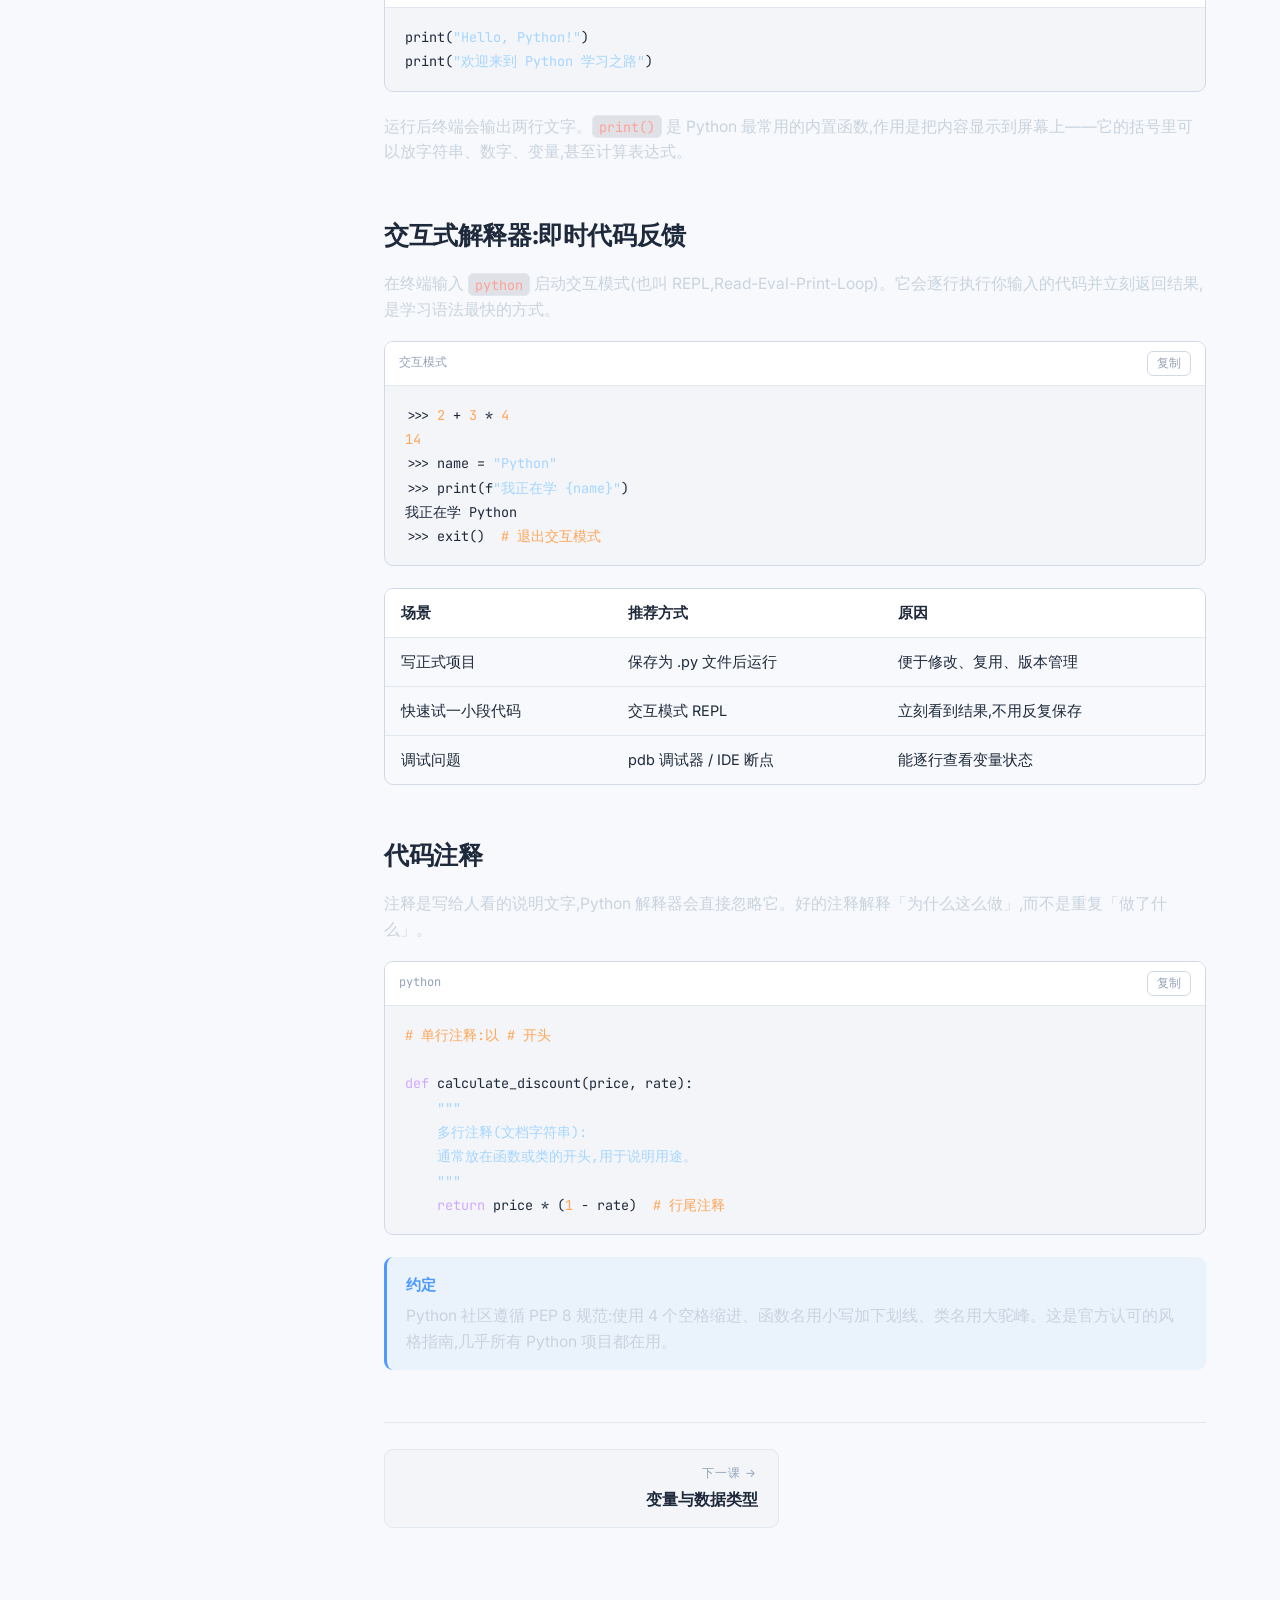
==== commit e084b24c: "fix: 添加第13-16课脚本引用，修复课程页加载新增课程" ====
--- a/lesson.html
+++ b/lesson.html
@@ -36,7 +36,7 @@
     <div class="progress-box">
       <div class="row">
         <span>学习进度</span>
-        <span id="progressText">0 / 12</span>
+        <span id="progressText">0 / 16</span>
       </div>
       <div class="progress-track">
         <div class="progress-fill" id="progressFill"></div>
@@ -83,6 +83,7 @@
 <script src="assets/js/data/lessons-01-04.js"></script>
 <script src="assets/js/data/lessons-05-08.js"></script>
 <script src="assets/js/data/lessons-09-12.js"></script>
+<script src="assets/js/data/lessons-13-16.js"></script>
 <script src="assets/js/lesson.js"></script>
 </body>
 </html>
